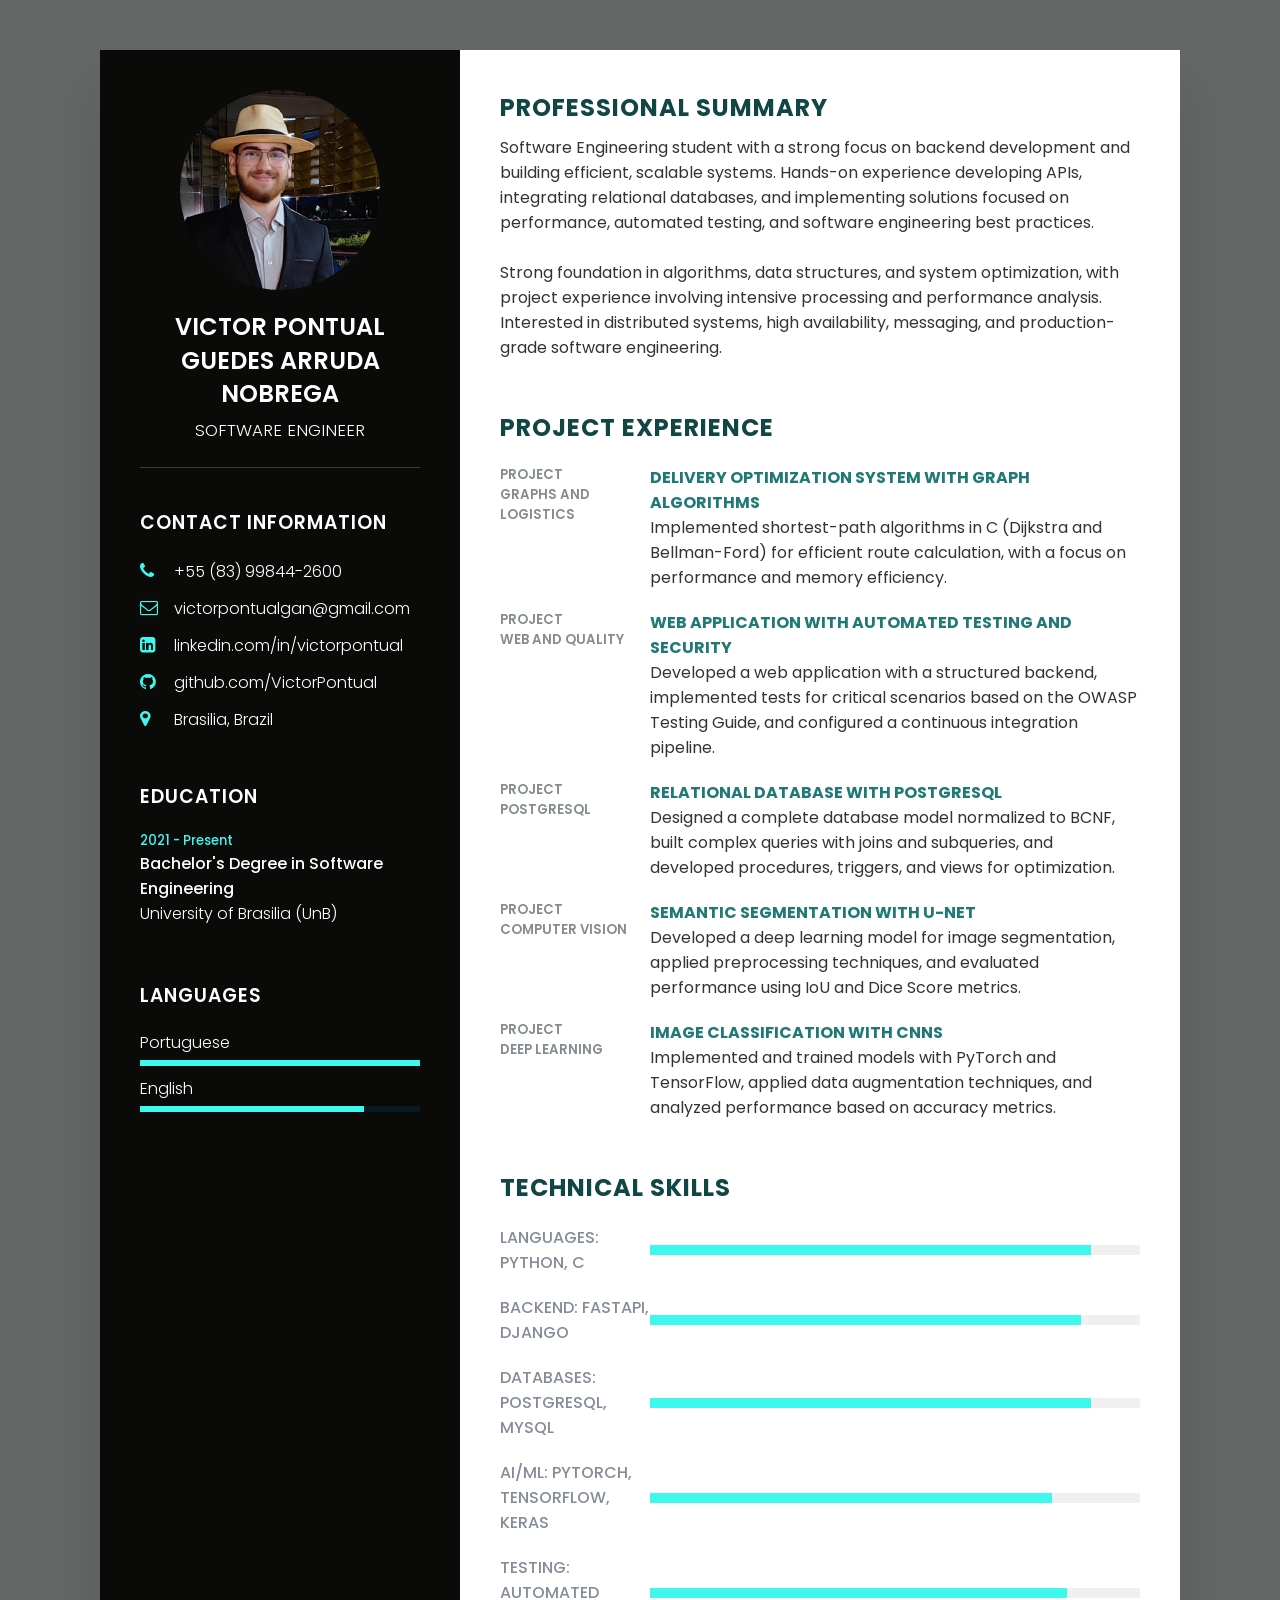
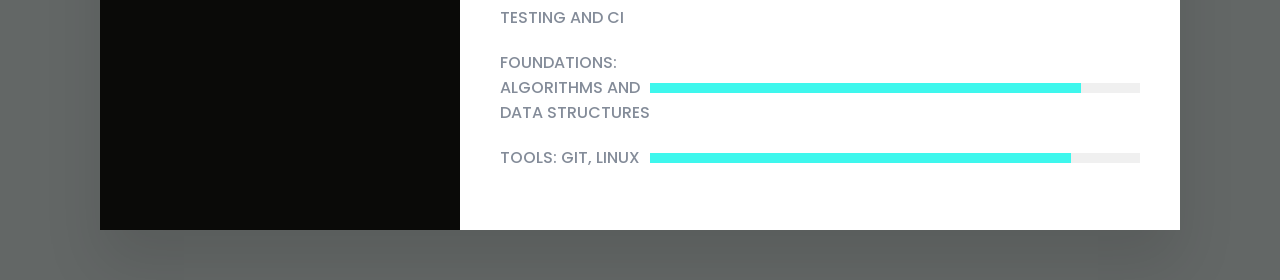
==== index-en.html @ 1bc3d1ed "feat: currículo completo para 2026" ====
<!DOCTYPE html>
<html lang="en">
<head>
    <meta charset="UTF-8">
    <meta name="viewport" content="width=device-width, initial-scale=1.0">
    <title>Resume - Victor Pontual</title>
    <link rel="stylesheet" href="https://cdnjs.cloudflare.com/ajax/libs/font-awesome/4.7.0/css/font-awesome.css" integrity="sha512-5A8nwdMOWrSz20fDsjczgUidUBR8liPYU+WymTZP1lmY9G6Oc7HlZv156XqnsgNUzTyMefFTcsFH/tnJE/+xBg==" crossorigin="anonymous" referrerpolicy="no-referrer">
    <link rel="stylesheet" type="text/css" href="style.css">
    <link rel="stylesheet" href="https://cdn.jsdelivr.net/npm/bootstrap-icons@1.11.3/font/bootstrap-icons.min.css">
</head>
<body>
    <div class="container">
        <div class="left_side">
            <div class="profile_text">
                <div class="img_bx">
                    <img src="profile.png" alt="Victor Pontual profile photo">
                </div>
                <h2>Victor Pontual Guedes Arruda Nobrega<br><span>Software Engineer</span></h2>
            </div>

            <div class="contact_info">
                <h3 class="title">Contact Information</h3>
                <ul>
                    <li>
                        <span class="icon"><i class="fa fa-phone" aria-hidden="true"></i></span>
                        <span class="text">+55 (83) 99844-2600</span>
                    </li>
                    <li>
                        <span class="icon"><i class="fa fa-envelope-o" aria-hidden="true"></i></span>
                        <span class="text">victorpontualgan@gmail.com</span>
                    </li>
                    <li>
                        <span class="icon"><i class="fa fa-linkedin-square" aria-hidden="true"></i></span>
                        <a href="https://www.linkedin.com/in/victorpontual" target="_blank" rel="noopener noreferrer"><span class="text">linkedin.com/in/victorpontual</span></a>
                    </li>
                    <li>
                        <span class="icon"><i class="fa fa-github" aria-hidden="true"></i></span>
                        <a href="https://github.com/VictorPontual" target="_blank" rel="noopener noreferrer"><span class="text">github.com/VictorPontual</span></a>
                    </li>
                    <li>
                        <span class="icon"><i class="fa fa-map-marker" aria-hidden="true"></i></span>
                        <span class="text">Brasilia, Brazil</span>
                    </li>
                </ul>
            </div>

            <div class="contact_info education">
                <h3 class="title">Education</h3>
                <ul>
                    <li>
                        <h5>2021 - Present</h5>
                        <h4>Bachelor's Degree in Software Engineering</h4>
                        <h4>University of Brasilia (UnB)</h4>
                    </li>
                </ul>
            </div>

            <div class="contact_info language">
                <h3 class="title">Languages</h3>
                <ul>
                    <li>
                        <span class="text">Portuguese</span>
                        <span class="percent"><div style="width: 100%;"></div></span>
                    </li>
                    <li>
                        <span class="text">English</span>
                        <span class="percent"><div style="width: 80%;"></div></span>
                    </li>
                </ul>
            </div>
        </div>

        <div class="right_side">
            <div class="about">
                <h2 class="title2">Professional Summary</h2>
                <p>
                    Software Engineering student with a strong focus on backend development and building efficient, scalable systems.
                    Hands-on experience developing APIs, integrating relational databases, and implementing solutions focused on performance,
                    automated testing, and software engineering best practices.
                    <br><br>
                    Strong foundation in algorithms, data structures, and system optimization, with project experience involving intensive processing
                    and performance analysis. Interested in distributed systems, high availability, messaging, and production-grade software engineering.
                </p>
            </div>

            <div class="about">
                <h2 class="title2">Project Experience</h2>

                <div class="box">
                    <div class="year_company">
                        <h5>Project</h5>
                        <h5>Graphs and Logistics</h5>
                    </div>
                    <div class="text">
                        <h4>Delivery Optimization System with Graph Algorithms</h4>
                        <p>Implemented shortest-path algorithms in C (Dijkstra and Bellman-Ford) for efficient route calculation, with a focus on performance and memory efficiency.</p>
                    </div>
                </div>

                <div class="box">
                    <div class="year_company">
                        <h5>Project</h5>
                        <h5>Web and Quality</h5>
                    </div>
                    <div class="text">
                        <h4>Web Application with Automated Testing and Security</h4>
                        <p>Developed a web application with a structured backend, implemented tests for critical scenarios based on the OWASP Testing Guide, and configured a continuous integration pipeline.</p>
                    </div>
                </div>

                <div class="box">
                    <div class="year_company">
                        <h5>Project</h5>
                        <h5>PostgreSQL</h5>
                    </div>
                    <div class="text">
                        <h4>Relational Database with PostgreSQL</h4>
                        <p>Designed a complete database model normalized to BCNF, built complex queries with joins and subqueries, and developed procedures, triggers, and views for optimization.</p>
                    </div>
                </div>

                <div class="box">
                    <div class="year_company">
                        <h5>Project</h5>
                        <h5>Computer Vision</h5>
                    </div>
                    <div class="text">
                        <h4>Semantic Segmentation with U-Net</h4>
                        <p>Developed a deep learning model for image segmentation, applied preprocessing techniques, and evaluated performance using IoU and Dice Score metrics.</p>
                    </div>
                </div>

                <div class="box">
                    <div class="year_company">
                        <h5>Project</h5>
                        <h5>Deep Learning</h5>
                    </div>
                    <div class="text">
                        <h4>Image Classification with CNNs</h4>
                        <p>Implemented and trained models with PyTorch and TensorFlow, applied data augmentation techniques, and analyzed performance based on accuracy metrics.</p>
                    </div>
                </div>
            </div>

            <div class="about skills">
                <h2 class="title2">Technical Skills</h2>
                <div class="box">
                    <h4>Languages: Python, C</h4>
                    <div class="percent"><div style="width: 90%;"></div></div>
                </div>
                <div class="box">
                    <h4>Backend: FastAPI, Django</h4>
                    <div class="percent"><div style="width: 88%;"></div></div>
                </div>
                <div class="box">
                    <h4>Databases: PostgreSQL, MySQL</h4>
                    <div class="percent"><div style="width: 90%;"></div></div>
                </div>
                <div class="box">
                    <h4>AI/ML: PyTorch, TensorFlow, Keras</h4>
                    <div class="percent"><div style="width: 82%;"></div></div>
                </div>
                <div class="box">
                    <h4>Testing: Automated Testing and CI</h4>
                    <div class="percent"><div style="width: 85%;"></div></div>
                </div>
                <div class="box">
                    <h4>Foundations: Algorithms and Data Structures</h4>
                    <div class="percent"><div style="width: 88%;"></div></div>
                </div>
                <div class="box">
                    <h4>Tools: Git, Linux</h4>
                    <div class="percent"><div style="width: 86%;"></div></div>
                </div>
            </div>
        </div>
    </div>

    <script src="script.js"></script>
</body>
</html>
---- style.css ----
@import url('https://fonts.googleapis.com/css?family=Poppins:200,300,400,500,600,700,800,900&display=swap');

* {
    margin: 0;
    padding: 0;
    box-sizing: border-box;
    font-family: "Poppins", sans-serif;
}

body {
    background: #636766;
    display: flex;
    justify-content: center;
    align-items: center;
    min-height: 100vh;
    transition: .5s;
}

.container {
    position: relative;
    width: 100%;
    max-width: 1080px;
    min-height: 1000px;
    background: #fff;
    margin: 50px;
    display: grid;
    grid-template-columns: 1fr 2fr;
    box-shadow: 0 35px 55px rgb(0, 0, 0, 0.1);
}

.container .left_side {
    position: relative;
    background: #0A0A08;
    padding: 40px;
}

.profile_text {
    position: relative;
    display: flex;
    flex-direction: column;
    align-items: center;
    padding-bottom: 20px;
    border-bottom: 1px solid rgba(255, 255, 255, 0.2);
}

.profile_text .img_bx {
    position: relative;
    width: 200px;
    height: 200px;
    border-radius: 50%;
    overflow: hidden;
}

.profile_text .img_bx img {
    position: absolute;
    top: 0;
    left: 0;
    width: 100%;
    height: 100%;
    object-fit: cover;
    background-color: #fff;
}

.profile_text h2 {
    color: #fff;
    font-size: 1.5em;
    margin-top: 20px;
    text-transform: uppercase;
    text-align: center;
    font-weight: 600;
    line-height: 1.4em;
}

.profile_text h2 span {
    font-size: 0.8em;
    font-weight: 300;
    font-size: 0.7em;
}

.contact_info {
    padding-top: 40px;
}

.title {
    color: #fff;
    text-transform: uppercase;
    font-weight: 600;
    letter-spacing: 1px;
    margin-bottom: 20px;
}

.contact_info ul {
    position: relative;
}

.contact_info ul li {
    position: relative;
    list-style: none;
    margin: 10px 0;
    cursor: pointer;
}

.contact_info ul li .icon {
    display: inline-block;
    width: 30px;
    font-size: 18px;
    /* Cor dos icones de contato */
    color: #3ef7ed;
}

.contact_info ul li span {
    color: #fff;
    font-weight: 300;
}

.contact_info ul li a {
    text-decoration: none;
}

.contact_info.education li {
    margin-bottom: 15px;
}

.contact_info.education h5 {
    /* Cor do ano de ingreso e saída em formação */
    color: #3ef7ed;
    font-weight: 500;
}

.contact_info.education h4:nth-child(2) {
    color: #fff;
    font-weight: 500;
}

.contact_info.education h4 {
    color: #fff;
    font-weight: 300;
}

.contact_info.language .percent {
    position: relative;
    width: 100%;
    height: 6px;
    background: #081921;
    display: block;
    margin-top: 5px;
}

.contact_info.language .percent div {
    position: absolute;
    top: 0;
    left: 0;
    height: 100%;
    /* Cor das barras de progresso em idiomas */
    background: #3ef7ed;
}

.container .right_side {
    position: relative;
    background: #fff;
    padding: 40px;
    transition: .8s;
}

.about {
    margin-bottom: 50px;
}

.about:last-child {
    margin-bottom: 0;
}

.title2 {
    /* Cor dos títulos */
    color: #104643;
    text-transform: uppercase;
    letter-spacing: 1px;
    margin-bottom: 10px;
}

p {
    color: #333;
}

.about .box {
    display: flex;
    flex-direction: row;
    margin: 20px 0;
}

.about .box .year_company {
    min-width: 150px;
}

.about .box .year_company h5 {
    text-transform: uppercase;
    color: #848c90;
    font-weight: 600;
}

.about .box .text h4 {
    text-transform: uppercase;
    /* Cor nome do cargo em experiência */
    color: #1f7a76;
    font-size: 16px;
}

.skills .box {
    position: relative;
    width: 100%;
    display: grid;
    grid-template-columns: 150px 1fr;
    justify-content: center;
    align-items: center;
}

.skills .box h4 {
    text-transform: uppercase;
    color: #848c99;
    font-weight: 500;
}

.skills .box .percent {
    position: relative;
    width: 100%;
    height: 10px;
    background: #f0f0f0;
}

.skills .box .percent div {
    position: absolute;
    top: 0;
    left: 0;
    height: 100%;
      /* Cor das barras de progresso em habilidades */
    background: #3ef7ed;
}

.interest ul {
    display: grid;
    grid-template-columns: repeat(4, 1fr);
}

.interest ul li {
    list-style: none;
    color: #333;
    font-weight: 500;
    margin: 10px 0;
}

.interest ul li .fa {
    color: #3ef7ed;
    font-size: 18px;
    width: 20px;
}

.container .right_side h1 {
    color: #3ef7ed;
}

body.dark {
    background-color: #505352;
}

body.dark .container .right_side {
    background-color: #333333;
    color: #fff;
}

body.dark .container .right_side h1 {
    color: #0A0A08;
}

body.dark .title2 {
    color: #fff;
}

body.dark p {
    color: #fff;
}

body.dark .about .box .text h4 {
    color: #fff
}

body.dark .skills .box h4 {
    color: #d4d4d4;
}

body.dark .about .box .year_company h5 {
    color: #d4d4d4;
}

body.dark .interest ul li {
    color: #d4d4d4;
}

@media not print {

    @media (max-width: 1080px) {
        .container {
            margin: 10px;
            grid-template-columns: repeat(1, 1fr);
        }
        .interest ul {
            grid-template-columns: repeat(2, 1fr);
        }
    }

    @media (max-width: 600px) {
        .about .box {
            flex-direction: column;
        }
        .about .box .year_company {
            margin-bottom: 5px;
        }
        .interest ul {
            grid-template-columns: repeat(1, 1fr);
        }
        .skills .box {
            grid-template-columns: repeat(1, 1fr);
        }
    }

}

@media print {

    @page {
        margin: 10px;
    }

    body{
        -webkit-print-color-adjust:exact !important;
        print-color-adjust:exact !important;
    }
    
    .container {
        margin: 0;
        padding: 0;
        border: 0;
        box-shadow: none;
        min-height: 100%;
    }

    .container .left_side {
        font-size: 14px;
        padding: 60px 20px 40px 20px;
    }

    .container .right_side {
        font-size: 12px;
    }

    .container ~ * {
        display: none;
    }

    .contact_info {
        padding-top: 20px;
    }

    .contact_info ul li .text {
        font-size: 12px;
    }

    .contact_info ul li .icon {
        width: 20px;
        font-size: 16px;
    }

    .about {
        margin-bottom: 20px;
    }

    .title2 {
        margin-bottom: 10px;
        font-size: 20px;
    }

    .about .box .text h4 {
        font-size: 14px;
    }

    .about .box .year_company h5 {
        font-size: 12px;
    }

    .about .box .year_company p {
        font-size: 10px;
    }

    .about .box {
        margin: 8px 0;
    }

    .interest {
        display: none;
    }

    .light-dark-mode {
        display: none;
    }

    .profile_text .img_bx {
        width: 140px;
        height: 140px;
    }

    .title {
        font-size: 16px;
        margin-bottom: 12px;
    }

    .profile_text h2 {
        letter-spacing: -1px;
    }

/* 
    body {
        visibility: hidden;
    }
    #section-to-print {
        visibility: visible;
        position: absolute;
        left: 0;
        top: 0;
    } */
}
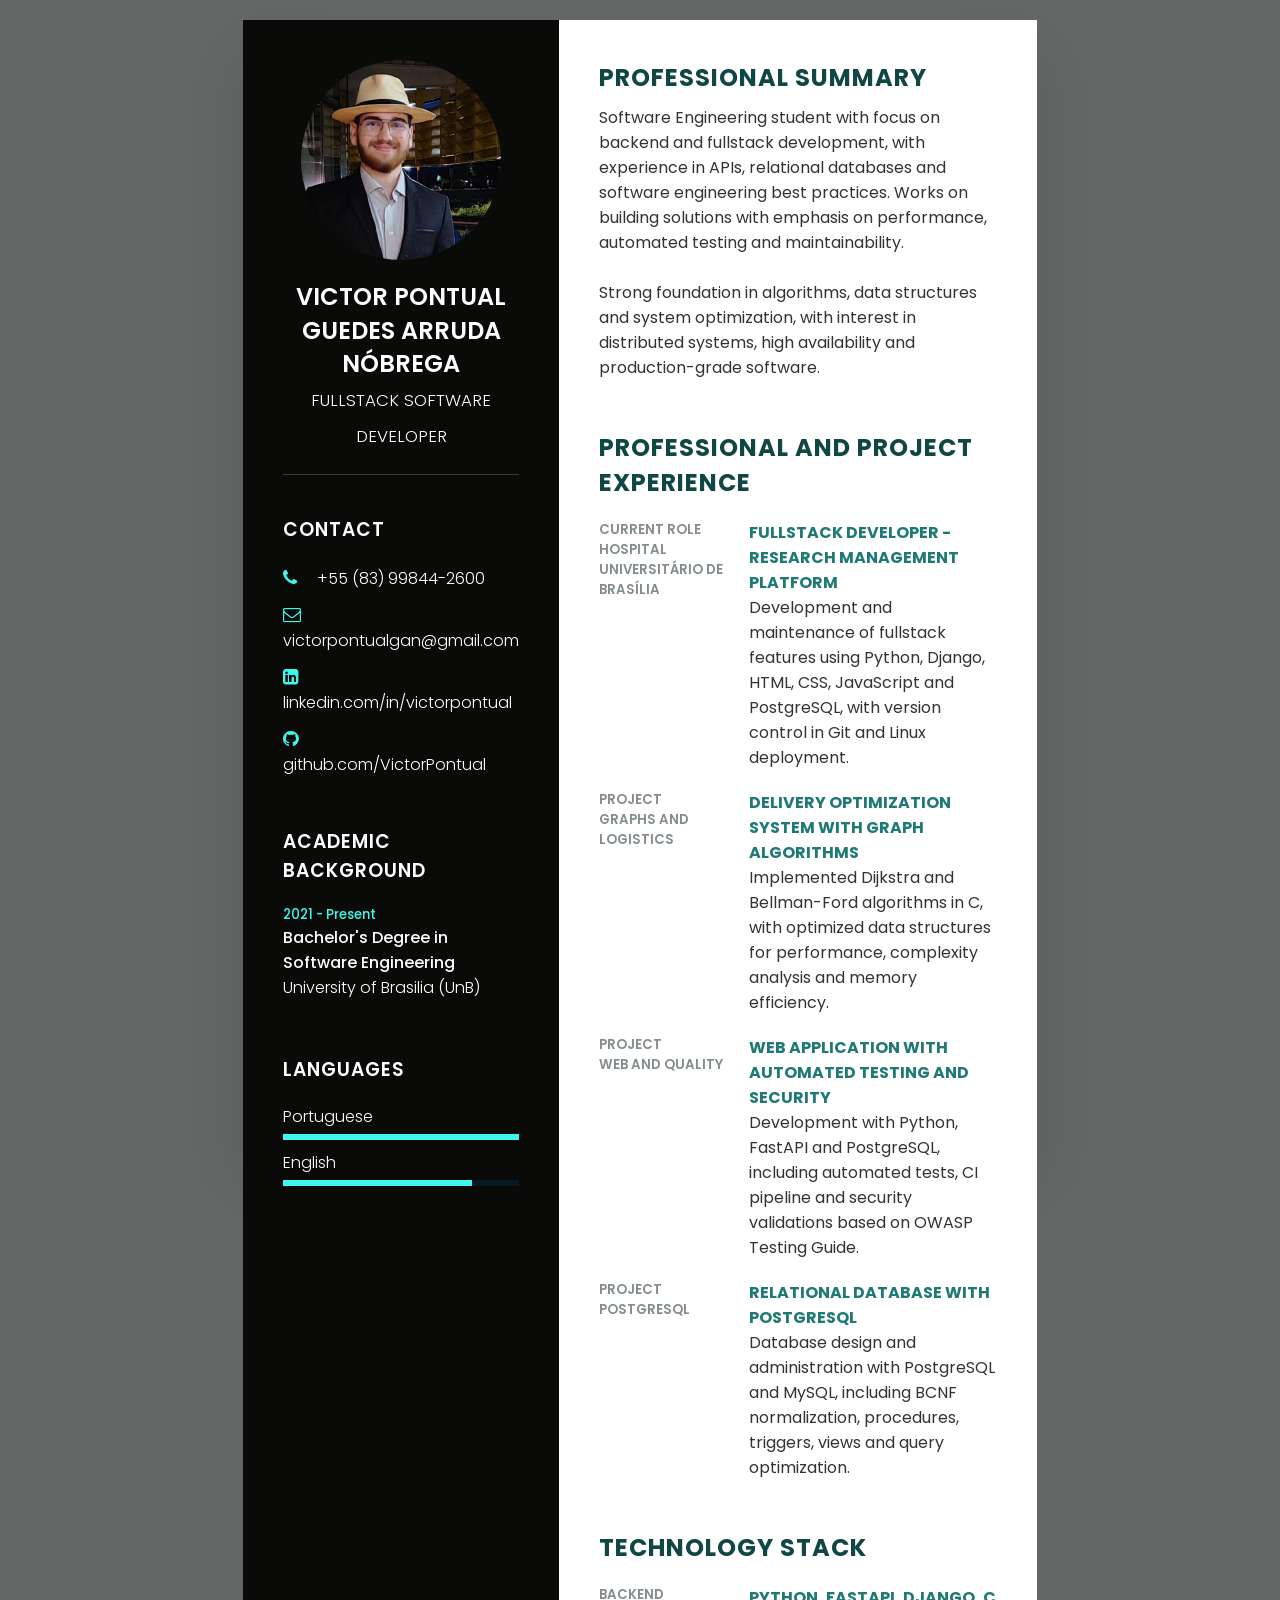
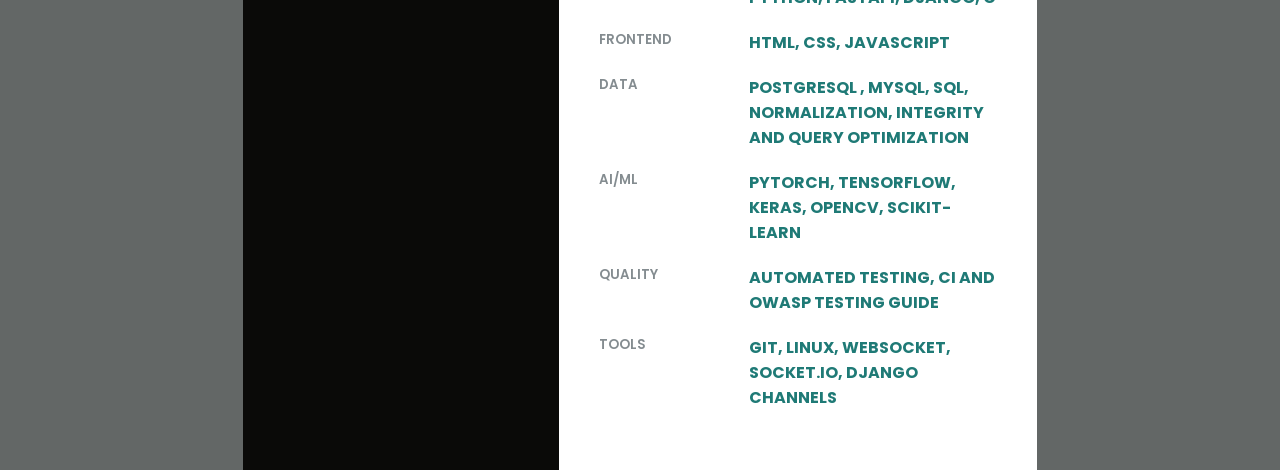
==== commit fa0febe4: "update" ====
--- a/index-en.html
+++ b/index-en.html
@@ -15,11 +15,11 @@
                 <div class="img_bx">
                     <img src="profile.png" alt="Victor Pontual profile photo">
                 </div>
-                <h2>Victor Pontual Guedes Arruda Nobrega<br><span>Software Engineer</span></h2>
+                <h2>Victor Pontual Guedes Arruda Nóbrega<br><span>Fullstack Software Developer</span></h2>
             </div>
 
             <div class="contact_info">
-                <h3 class="title">Contact Information</h3>
+                <h3 class="title">Contact</h3>
                 <ul>
                     <li>
                         <span class="icon"><i class="fa fa-phone" aria-hidden="true"></i></span>
@@ -37,15 +37,11 @@
                         <span class="icon"><i class="fa fa-github" aria-hidden="true"></i></span>
                         <a href="https://github.com/VictorPontual" target="_blank" rel="noopener noreferrer"><span class="text">github.com/VictorPontual</span></a>
                     </li>
-                    <li>
-                        <span class="icon"><i class="fa fa-map-marker" aria-hidden="true"></i></span>
-                        <span class="text">Brasilia, Brazil</span>
-                    </li>
                 </ul>
             </div>
 
             <div class="contact_info education">
-                <h3 class="title">Education</h3>
+                <h3 class="title">Academic Background</h3>
                 <ul>
                     <li>
                         <h5>2021 - Present</h5>
@@ -68,23 +64,33 @@
                     </li>
                 </ul>
             </div>
+
         </div>
 
         <div class="right_side">
             <div class="about">
                 <h2 class="title2">Professional Summary</h2>
                 <p>
-                    Software Engineering student with a strong focus on backend development and building efficient, scalable systems.
-                    Hands-on experience developing APIs, integrating relational databases, and implementing solutions focused on performance,
-                    automated testing, and software engineering best practices.
+                    Software Engineering student with focus on backend and fullstack development, with experience in APIs, relational databases and software engineering best practices.
+                    Works on building solutions with emphasis on performance, automated testing and maintainability.
                     <br><br>
-                    Strong foundation in algorithms, data structures, and system optimization, with project experience involving intensive processing
-                    and performance analysis. Interested in distributed systems, high availability, messaging, and production-grade software engineering.
+                    Strong foundation in algorithms, data structures and system optimization, with interest in distributed systems, high availability and production-grade software.
                 </p>
             </div>
 
             <div class="about">
-                <h2 class="title2">Project Experience</h2>
+                <h2 class="title2">Professional and Project Experience</h2>
+
+                <div class="box">
+                    <div class="year_company">
+                        <h5>Current Role</h5>
+                        <h5>Hospital Universitário de Brasília</h5>
+                    </div>
+                    <div class="text">
+                        <h4>Fullstack Developer - Research Management Platform</h4>
+                        <p>Development and maintenance of fullstack features using Python, Django, HTML, CSS, JavaScript and PostgreSQL, with version control in Git and Linux deployment.</p>
+                    </div>
+                </div>
 
                 <div class="box">
                     <div class="year_company">
@@ -93,7 +99,7 @@
                     </div>
                     <div class="text">
                         <h4>Delivery Optimization System with Graph Algorithms</h4>
-                        <p>Implemented shortest-path algorithms in C (Dijkstra and Bellman-Ford) for efficient route calculation, with a focus on performance and memory efficiency.</p>
+                        <p>Implemented Dijkstra and Bellman-Ford algorithms in C, with optimized data structures for performance, complexity analysis and memory efficiency.</p>
                     </div>
                 </div>
 
@@ -104,7 +110,7 @@
                     </div>
                     <div class="text">
                         <h4>Web Application with Automated Testing and Security</h4>
-                        <p>Developed a web application with a structured backend, implemented tests for critical scenarios based on the OWASP Testing Guide, and configured a continuous integration pipeline.</p>
+                        <p>Development with Python, FastAPI and PostgreSQL, including automated tests, CI pipeline and security validations based on OWASP Testing Guide.</p>
                     </div>
                 </div>
 
@@ -115,62 +121,67 @@
                     </div>
                     <div class="text">
                         <h4>Relational Database with PostgreSQL</h4>
-                        <p>Designed a complete database model normalized to BCNF, built complex queries with joins and subqueries, and developed procedures, triggers, and views for optimization.</p>
+                        <p>Database design and administration with PostgreSQL and MySQL, including BCNF normalization, procedures, triggers, views and query optimization.</p>
+                    </div>
+                </div>
+
+            </div>
+
+            <div class="about">
+                <h2 class="title2">Technology Stack</h2>
+
+                <div class="box">
+                    <div class="year_company">
+                        <h5>Backend</h5>
+                    </div>
+                    <div class="text">
+                        <h4>Python, FastAPI, Django, C</h4>
                     </div>
                 </div>
 
                 <div class="box">
                     <div class="year_company">
-                        <h5>Project</h5>
-                        <h5>Computer Vision</h5>
+                        <h5>Frontend</h5>
                     </div>
                     <div class="text">
-                        <h4>Semantic Segmentation with U-Net</h4>
-                        <p>Developed a deep learning model for image segmentation, applied preprocessing techniques, and evaluated performance using IoU and Dice Score metrics.</p>
+                        <h4>HTML, CSS, JavaScript</h4>
                     </div>
                 </div>
 
                 <div class="box">
                     <div class="year_company">
-                        <h5>Project</h5>
-                        <h5>Deep Learning</h5>
+                        <h5>Data</h5>
                     </div>
                     <div class="text">
-                        <h4>Image Classification with CNNs</h4>
-                        <p>Implemented and trained models with PyTorch and TensorFlow, applied data augmentation techniques, and analyzed performance based on accuracy metrics.</p>
+                        <h4>PostgreSQL , MySQL, SQL, normalization, integrity and query optimization</h4>
                     </div>
                 </div>
-            </div>
 
-            <div class="about skills">
-                <h2 class="title2">Technical Skills</h2>
                 <div class="box">
-                    <h4>Languages: Python, C</h4>
-                    <div class="percent"><div style="width: 90%;"></div></div>
+                    <div class="year_company">
+                        <h5>AI/ML</h5>
+                    </div>
+                    <div class="text">
+                        <h4>PyTorch, TensorFlow, Keras, OpenCV, Scikit-learn</h4>
+                    </div>
                 </div>
+
                 <div class="box">
-                    <h4>Backend: FastAPI, Django</h4>
-                    <div class="percent"><div style="width: 88%;"></div></div>
+                    <div class="year_company">
+                        <h5>Quality</h5>
+                    </div>
+                    <div class="text">
+                        <h4>Automated testing, CI and OWASP Testing Guide</h4>
+                    </div>
                 </div>
+
                 <div class="box">
-                    <h4>Databases: PostgreSQL, MySQL</h4>
-                    <div class="percent"><div style="width: 90%;"></div></div>
-                </div>
-                <div class="box">
-                    <h4>AI/ML: PyTorch, TensorFlow, Keras</h4>
-                    <div class="percent"><div style="width: 82%;"></div></div>
-                </div>
-                <div class="box">
-                    <h4>Testing: Automated Testing and CI</h4>
-                    <div class="percent"><div style="width: 85%;"></div></div>
-                </div>
-                <div class="box">
-                    <h4>Foundations: Algorithms and Data Structures</h4>
-                    <div class="percent"><div style="width: 88%;"></div></div>
-                </div>
-                <div class="box">
-                    <h4>Tools: Git, Linux</h4>
-                    <div class="percent"><div style="width: 86%;"></div></div>
+                    <div class="year_company">
+                        <h5>Tools</h5>
+                    </div>
+                    <div class="text">
+                        <h4>Git, Linux, WebSocket, Socket.IO, Django Channels</h4>
+                    </div>
                 </div>
             </div>
         </div>
--- a/style.css
+++ b/style.css
@@ -1,4 +1,9 @@
 @import url('https://fonts.googleapis.com/css?family=Poppins:200,300,400,500,600,700,800,900&display=swap');
+
+:root {
+    --a4-width: 210mm;
+    --a4-height: 297mm;
+}
 
 * {
     margin: 0;
@@ -18,11 +23,12 @@
 
 .container {
     position: relative;
-    width: 100%;
-    max-width: 1080px;
-    min-height: 1000px;
+    width: var(--a4-width);
+    max-width: var(--a4-width);
+    min-height: var(--a4-height);
+    height: var(--a4-height);
     background: #fff;
-    margin: 50px;
+    margin: 20px;
     display: grid;
     grid-template-columns: 1fr 2fr;
     box-shadow: 0 35px 55px rgb(0, 0, 0, 0.1);
@@ -300,6 +306,10 @@
     @media (max-width: 1080px) {
         .container {
             margin: 10px;
+            width: 100%;
+            max-width: 100%;
+            min-height: auto;
+            height: auto;
             grid-template-columns: repeat(1, 1fr);
         }
         .interest ul {
@@ -327,20 +337,36 @@
 @media print {
 
     @page {
-        margin: 10px;
+        size: A4 portrait;
+        margin: 0;
+    }
+
+    html,
+    body {
+        width: var(--a4-width);
+        height: var(--a4-height);
+        margin: 0;
+        padding: 0;
     }
 
     body{
         -webkit-print-color-adjust:exact !important;
         print-color-adjust:exact !important;
+        background: #fff;
+        display: block;
+        min-height: auto;
     }
     
     .container {
+        width: var(--a4-width);
+        max-width: var(--a4-width);
+        min-height: var(--a4-height);
+        height: var(--a4-height);
         margin: 0;
         padding: 0;
         border: 0;
         box-shadow: none;
-        min-height: 100%;
+        overflow: hidden;
     }
 
     .container .left_side {
